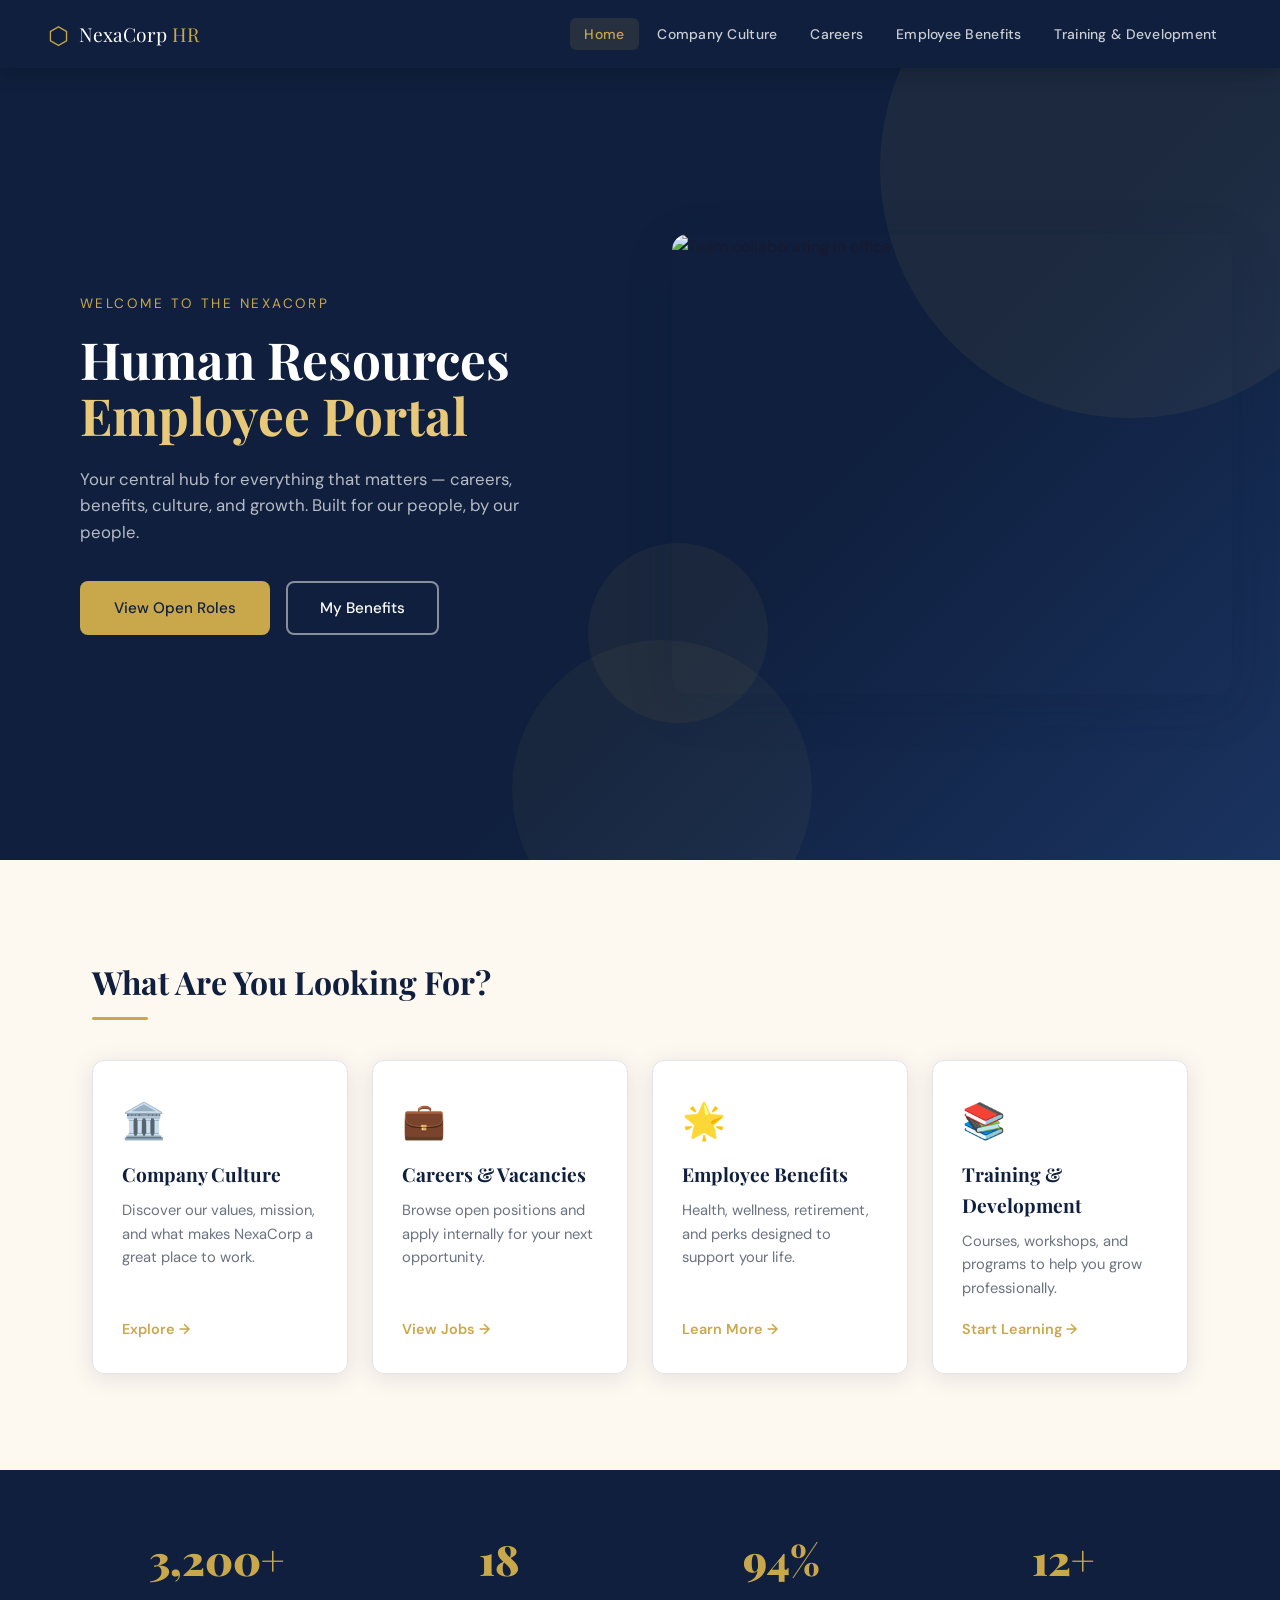
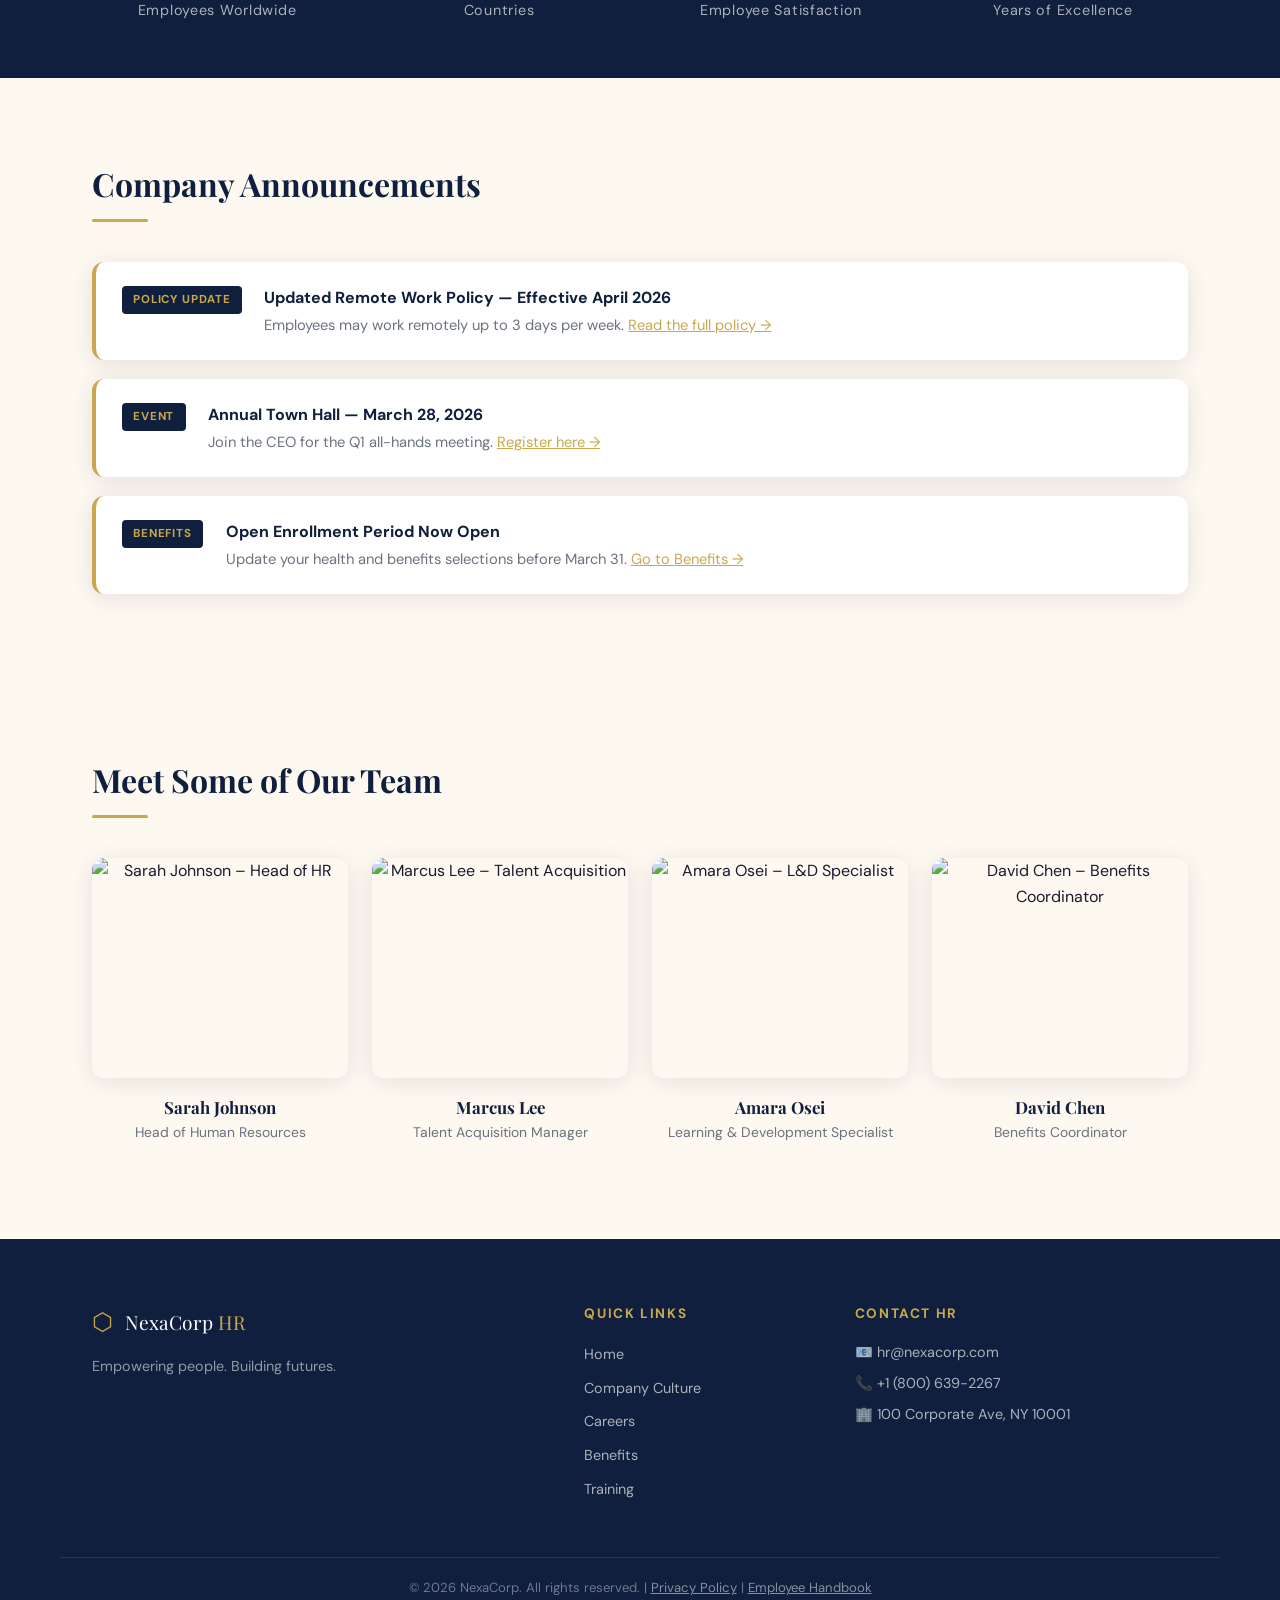
==== index.html @ afd9183f "Add files via upload initial host" ====
<!DOCTYPE html>
<html lang="en">
<head>
  <meta charset="UTF-8" />
  <meta name="viewport" content="width=device-width, initial-scale=1.0"/>
  <title>NexaCorp HR Portal – Home</title>
  <link rel="preconnect" href="https://fonts.googleapis.com">
  <link href="https://fonts.googleapis.com/css2?family=Playfair+Display:wght@700;900&family=DM+Sans:wght@300;400;500&display=swap" rel="stylesheet">
  <link rel="stylesheet" href="style.css">
</head>
<body>

  <!-- NAV -->
  <nav class="navbar">
    <div class="nav-logo">
      <span class="logo-icon">⬡</span>
      <span class="logo-text">NexaCorp <em>HR</em></span>
    </div>
    <ul class="nav-links">
      <li><a href="index.html" class="active">Home</a></li>
      <li><a href="culture.html">Company Culture</a></li>
      <li><a href="careers.html">Careers</a></li>
      <li><a href="benefits.html">Employee Benefits</a></li>
      <li><a href="training.html">Training & Development</a></li>
    </ul>
    <button class="nav-toggle" onclick="toggleMenu()">☰</button>
  </nav>

  <!-- HERO -->
  <header class="hero">
    <div class="hero-bg-shapes">
      <div class="shape shape-1"></div>
      <div class="shape shape-2"></div>
      <div class="shape shape-3"></div>
    </div>
    <div class="hero-content">
      <p class="hero-eyebrow">Welcome to the NexaCorp</p>
      <h1 class="hero-title">Human Resources<br><span class="accent">Employee Portal</span></h1>
      <p class="hero-sub">Your central hub for everything that matters — careers, benefits, culture, and growth. Built for our people, by our people.</p>
      <div class="hero-btns">
        <a href="careers.html" class="btn btn-primary">View Open Roles</a>
        <a href="benefits.html" class="btn btn-outline">My Benefits</a>
      </div>
    </div>
    <div class="hero-image">
      <img src="images/culture.jpg" alt="Team collaborating in office" />
    </div>
  </header>

  <!-- QUICK LINKS -->
  <section class="quick-links container">
    <h2 class="section-title">What Are You Looking For?</h2>
    <div class="cards-grid">
      <a href="culture.html" class="card">
        <div class="card-icon">🏛️</div>
        <h3>Company Culture</h3>
        <p>Discover our values, mission, and what makes NexaCorp a great place to work.</p>
        <span class="card-link">Explore →</span>
      </a>
      <a href="careers.html" class="card">
        <div class="card-icon">💼</div>
        <h3>Careers & Vacancies</h3>
        <p>Browse open positions and apply internally for your next opportunity.</p>
        <span class="card-link">View Jobs →</span>
      </a>
      <a href="benefits.html" class="card">
        <div class="card-icon">🌟</div>
        <h3>Employee Benefits</h3>
        <p>Health, wellness, retirement, and perks designed to support your life.</p>
        <span class="card-link">Learn More →</span>
      </a>
      <a href="training.html" class="card">
        <div class="card-icon">📚</div>
        <h3>Training & Development</h3>
        <p>Courses, workshops, and programs to help you grow professionally.</p>
        <span class="card-link">Start Learning →</span>
      </a>
    </div>
  </section>

  <!-- STATS -->
  <section class="stats-bar">
    <div class="container stats-grid">
      <div class="stat"><span class="stat-num">3,200+</span><span class="stat-label">Employees Worldwide</span></div>
      <div class="stat"><span class="stat-num">18</span><span class="stat-label">Countries</span></div>
      <div class="stat"><span class="stat-num">94%</span><span class="stat-label">Employee Satisfaction</span></div>
      <div class="stat"><span class="stat-num">12+</span><span class="stat-label">Years of Excellence</span></div>
    </div>
  </section>

  <!-- ANNOUNCEMENTS -->
  <section class="announcements container">
    <h2 class="section-title">Company Announcements</h2>
    <ul class="announce-list">
      <li>
        <span class="tag">Policy Update</span>
        <div>
          <strong>Updated Remote Work Policy — Effective April 2026</strong>
          <p>Employees may work remotely up to 3 days per week. <a href="#">Read the full policy →</a></p>
        </div>
      </li>
      <li>
        <span class="tag">Event</span>
        <div>
          <strong>Annual Town Hall — March 28, 2026</strong>
          <p>Join the CEO for the Q1 all-hands meeting. <a href="#">Register here →</a></p>
        </div>
      </li>
      <li>
        <span class="tag">Benefits</span>
        <div>
          <strong>Open Enrollment Period Now Open</strong>
          <p>Update your health and benefits selections before March 31. <a href="benefits.html">Go to Benefits →</a></p>
        </div>
      </li>
    </ul>
  </section>

  <!-- STAFF IMAGES -->
  <section class="team-section container">
    <h2 class="section-title">Meet Some of Our Team</h2>
    <div class="team-grid">
      <div class="team-card">
        <img src="images/hero-team.jpg" alt="Sarah Johnson – Head of HR" />
        <h4>Sarah Johnson</h4>
        <p>Head of Human Resources</p>
      </div>
      <div class="team-card">
        <img src="images/staff-marcus.jpg" alt="Marcus Lee – Talent Acquisition" />
        <h4>Marcus Lee</h4>
        <p>Talent Acquisition Manager</p>
      </div>
      <div class="team-card">
        <img src="images/staff-amara.jpeg" alt="Amara Osei – L&D Specialist" />
        <h4>Amara Osei</h4>
        <p>Learning & Development Specialist</p>
      </div>
      <div class="team-card">
        <img src="images/staff-sarah" alt="David Chen – Benefits Coordinator" />
        <h4>David Chen</h4>
        <p>Benefits Coordinator</p>
      </div>
    </div>
  </section>

  <footer class="footer">
    <div class="container footer-inner">
      <div class="footer-brand">
        <span class="logo-icon">⬡</span>
        <span class="logo-text">NexaCorp <em>HR</em></span>
        <p>Empowering people. Building futures.</p>
      </div>
      <div class="footer-links">
        <h5>Quick Links</h5>
        <ul>
          <li><a href="index.html">Home</a></li>
          <li><a href="culture.html">Company Culture</a></li>
          <li><a href="careers.html">Careers</a></li>
          <li><a href="benefits.html">Benefits</a></li>
          <li><a href="training.html">Training</a></li>
        </ul>
      </div>
      <div class="footer-contact">
        <h5>Contact HR</h5>
        <p>📧 hr@nexacorp.com</p>
        <p>📞 +1 (800) 639-2267</p>
        <p>🏢 100 Corporate Ave, NY 10001</p>
      </div>
    </div>
    <div class="footer-bottom">
      <p>© 2026 NexaCorp. All rights reserved. | <a href="#">Privacy Policy</a> | <a href="#">Employee Handbook</a></p>
    </div>
  </footer>

  <script src="script.js"></script>
</body>
</html>
---- style.css ----
/* =========================================
   NexaCorp HR Portal — Global Stylesheet
   Aesthetic: Refined Corporate / Editorial
   ========================================= */

:root {
  --navy: #0f1f3d;
  --navy-mid: #1a3360;
  --gold: #c9a84c;
  --gold-light: #e8c97a;
  --cream: #fdf8f0;
  --white: #ffffff;
  --grey-light: #f4f5f7;
  --grey-mid: #e0e4eb;
  --grey-text: #6b7280;
  --text: #1a1a2e;
  --font-display: 'Playfair Display', Georgia, serif;
  --font-body: 'DM Sans', sans-serif;
  --radius: 12px;
  --shadow: 0 4px 24px rgba(15,31,61,0.10);
  --shadow-lg: 0 12px 48px rgba(15,31,61,0.16);
  --transition: all 0.3s ease;
}

*, *::before, *::after { box-sizing: border-box; margin: 0; padding: 0; }

html { scroll-behavior: smooth; }

body {
  font-family: var(--font-body);
  color: var(--text);
  background: var(--cream);
  line-height: 1.6;
}

a { text-decoration: none; color: inherit; }
ul { list-style: none; }
img { width: 100%; display: block; object-fit: cover; }

.container { max-width: 1160px; margin: 0 auto; padding: 0 2rem; }

/* ===== NAVBAR ===== */
.navbar {
  position: sticky; top: 0; z-index: 100;
  display: flex; align-items: center; justify-content: space-between;
  background: var(--navy);
  padding: 0 3rem;
  height: 68px;
  box-shadow: 0 2px 20px rgba(0,0,0,0.25);
}

.nav-logo {
  display: flex; align-items: center; gap: 0.6rem;
  font-family: var(--font-display); color: var(--white); font-size: 1.2rem;
}
.logo-icon { color: var(--gold); font-size: 1.5rem; }
.logo-text em { color: var(--gold); font-style: normal; }

.nav-links { display: flex; gap: 0.25rem; }
.nav-links a {
  color: rgba(255,255,255,0.78);
  font-size: 0.87rem; font-weight: 500;
  padding: 0.45rem 0.9rem; border-radius: 6px;
  letter-spacing: 0.02em;
  transition: var(--transition);
}
.nav-links a:hover,
.nav-links a.active {
  color: var(--gold); background: rgba(201,168,76,0.12);
}

.nav-toggle { display: none; background: none; border: none; color: white; font-size: 1.5rem; cursor: pointer; }

/* ===== HERO ===== */
.hero {
  position: relative; overflow: hidden;
  display: grid; grid-template-columns: 1fr 1fr;
  align-items: center; gap: 2rem;
  min-height: 88vh;
  background: linear-gradient(135deg, var(--navy) 60%, var(--navy-mid) 100%);
  padding: 4rem 3rem 4rem 5rem;
}

.hero-bg-shapes { position: absolute; inset: 0; pointer-events: none; }
.shape {
  position: absolute; border-radius: 50%;
  opacity: 0.07;
  background: var(--gold);
}
.shape-1 { width: 500px; height: 500px; top: -150px; right: -100px; }
.shape-2 { width: 300px; height: 300px; bottom: -80px; left: 40%; opacity: 0.05; }
.shape-3 { width: 180px; height: 180px; top: 60%; right: 40%; opacity: 0.06; }

.hero-content { position: relative; z-index: 2; animation: fadeUp 0.8s ease both; }
.hero-eyebrow {
  color: var(--gold); font-size: 0.85rem; letter-spacing: 0.18em;
  text-transform: uppercase; margin-bottom: 1rem;
}
.hero-title {
  font-family: var(--font-display);
  font-size: clamp(2.4rem, 4vw, 3.8rem);
  color: var(--white); line-height: 1.1; margin-bottom: 1.4rem;
}
.hero-title .accent { color: var(--gold-light); }
.hero-sub { color: rgba(255,255,255,0.7); font-size: 1.05rem; max-width: 480px; margin-bottom: 2.2rem; }

.hero-btns { display: flex; gap: 1rem; flex-wrap: wrap; }

.btn {
  display: inline-block; padding: 0.8rem 2rem;
  border-radius: 8px; font-weight: 500; font-size: 0.95rem;
  transition: var(--transition); cursor: pointer; border: 2px solid transparent;
}
.btn-primary { background: var(--gold); color: var(--navy); }
.btn-primary:hover { background: var(--gold-light); transform: translateY(-2px); box-shadow: 0 6px 20px rgba(201,168,76,0.35); }
.btn-outline { border-color: rgba(255,255,255,0.5); color: var(--white); }
.btn-outline:hover { border-color: var(--gold); color: var(--gold); transform: translateY(-2px); }
.btn-navy { background: var(--navy); color: var(--white); }
.btn-navy:hover { background: var(--navy-mid); transform: translateY(-2px); }

.hero-image {
  position: relative; z-index: 2;
  border-radius: 16px; overflow: hidden;
  box-shadow: var(--shadow-lg);
  height: 460px;
  animation: fadeIn 1s ease 0.3s both;
}
.hero-image img { height: 100%; }

/* ===== SECTION TITLES ===== */
.section-title {
  font-family: var(--font-display);
  font-size: clamp(1.8rem, 2.5vw, 2.5rem);
  color: var(--navy); margin-bottom: 2.5rem;
  position: relative; padding-bottom: 0.8rem;
}
.section-title::after {
  content: ''; position: absolute; bottom: 0; left: 0;
  width: 56px; height: 3px; background: var(--gold); border-radius: 2px;
}

/* ===== QUICK LINKS / CARDS ===== */
.quick-links { padding: 6rem 2rem; }

.cards-grid {
  display: grid;
  grid-template-columns: repeat(auto-fit, minmax(240px, 1fr));
  gap: 1.5rem;
}

.card {
  background: var(--white); border-radius: var(--radius);
  padding: 2rem 1.8rem; box-shadow: var(--shadow);
  transition: var(--transition); border: 1px solid var(--grey-mid);
  display: flex; flex-direction: column; gap: 0.6rem;
}
.card:hover { transform: translateY(-6px); box-shadow: var(--shadow-lg); border-color: var(--gold); }
.card-icon { font-size: 2.2rem; }
.card h3 { font-family: var(--font-display); font-size: 1.2rem; color: var(--navy); }
.card p { color: var(--grey-text); font-size: 0.92rem; flex-grow: 1; }
.card-link { color: var(--gold); font-weight: 600; font-size: 0.9rem; margin-top: 0.5rem; }

/* ===== STATS BAR ===== */
.stats-bar {
  background: var(--navy);
  padding: 3.5rem 2rem;
}
.stats-grid {
  display: grid;
  grid-template-columns: repeat(auto-fit, minmax(180px, 1fr));
  gap: 2rem; text-align: center;
}
.stat { display: flex; flex-direction: column; gap: 0.4rem; }
.stat-num {
  font-family: var(--font-display); font-size: 2.6rem;
  color: var(--gold); font-weight: 900;
}
.stat-label { color: rgba(255,255,255,0.65); font-size: 0.9rem; letter-spacing: 0.05em; }

/* ===== ANNOUNCEMENTS ===== */
.announcements { padding: 5rem 2rem; }
.announce-list { display: flex; flex-direction: column; gap: 1.2rem; }
.announce-list li {
  display: flex; gap: 1.4rem; align-items: flex-start;
  background: var(--white); border-radius: var(--radius);
  padding: 1.4rem 1.6rem; box-shadow: var(--shadow);
  border-left: 4px solid var(--gold);
}
.announce-list li strong { display: block; color: var(--navy); margin-bottom: 0.25rem; }
.announce-list li p { color: var(--grey-text); font-size: 0.92rem; }
.announce-list li a { color: var(--gold); text-decoration: underline; }
.tag {
  background: var(--navy); color: var(--gold);
  font-size: 0.72rem; font-weight: 700; letter-spacing: 0.08em;
  text-transform: uppercase; padding: 0.3rem 0.7rem;
  border-radius: 4px; white-space: nowrap; height: fit-content; margin-top: 0.1rem;
}

/* ===== TEAM SECTION ===== */
.team-section { padding: 5rem 2rem 6rem; }
.team-grid {
  display: grid; grid-template-columns: repeat(auto-fit, minmax(200px, 1fr)); gap: 1.5rem;
}
.team-card { text-align: center; }
.team-card img {
  height: 220px; border-radius: 12px;
  margin-bottom: 1rem; box-shadow: var(--shadow);
}
.team-card h4 { font-family: var(--font-display); color: var(--navy); font-size: 1.05rem; }
.team-card p { color: var(--grey-text); font-size: 0.87rem; }

/* ===== PAGE HERO (inner pages) ===== */
.page-hero {
  background: linear-gradient(135deg, var(--navy) 55%, var(--navy-mid));
  color: white; text-align: center;
  padding: 5rem 2rem 4rem;
}
.page-hero h1 {
  font-family: var(--font-display);
  font-size: clamp(2rem, 4vw, 3.2rem);
  margin-bottom: 0.8rem;
}
.page-hero .accent { color: var(--gold-light); }
.page-hero p { color: rgba(255,255,255,0.72); max-width: 600px; margin: 0 auto; }

/* ===== CULTURE PAGE ===== */
.culture-values { padding: 5rem 2rem; }
.values-grid { display: grid; grid-template-columns: repeat(auto-fit, minmax(220px, 1fr)); gap: 1.4rem; }
.value-card {
  background: var(--white); border-radius: var(--radius);
  padding: 2rem 1.6rem; text-align: center;
  box-shadow: var(--shadow); border-top: 4px solid var(--gold);
  transition: var(--transition);
}
.value-card:hover { transform: translateY(-4px); box-shadow: var(--shadow-lg); }
.value-card .icon { font-size: 2.5rem; margin-bottom: 0.8rem; }
.value-card h3 { font-family: var(--font-display); color: var(--navy); margin-bottom: 0.5rem; }
.value-card p { color: var(--grey-text); font-size: 0.9rem; }

.culture-gallery { padding: 0 2rem 5rem; }
.gallery-grid {
  display: grid;
  grid-template-columns: repeat(3, 1fr);
  grid-template-rows: 240px 240px; gap: 1rem;
}
.gallery-grid img { height: 100%; border-radius: 10px; object-fit: cover; }
.gallery-grid .tall { grid-row: span 2; }

.culture-video { padding: 0 2rem 6rem; }
.video-wrapper {
  border-radius: var(--radius); overflow: hidden;
  box-shadow: var(--shadow-lg); max-width: 860px; margin: 0 auto;
  aspect-ratio: 16/9;
}
.video-wrapper iframe { width: 100%; height: 100%; border: none; }

/* ===== CAREERS PAGE ===== */
.careers-section { padding: 5rem 2rem 6rem; }
.filter-bar { display: flex; gap: 1rem; margin-bottom: 2rem; flex-wrap: wrap; }
.filter-btn {
  background: var(--white); border: 2px solid var(--grey-mid);
  border-radius: 30px; padding: 0.45rem 1.2rem;
  font-size: 0.88rem; cursor: pointer; transition: var(--transition);
  font-family: var(--font-body); color: var(--text);
}
.filter-btn.active, .filter-btn:hover { background: var(--navy); color: white; border-color: var(--navy); }

.jobs-list { display: flex; flex-direction: column; gap: 1.2rem; }
.job-card {
  background: var(--white); border-radius: var(--radius);
  padding: 1.6rem 2rem; box-shadow: var(--shadow);
  display: flex; justify-content: space-between; align-items: center;
  border: 1px solid var(--grey-mid); transition: var(--transition); gap: 1rem;
}
.job-card:hover { border-color: var(--gold); box-shadow: var(--shadow-lg); }
.job-info h3 { font-family: var(--font-display); color: var(--navy); font-size: 1.1rem; margin-bottom: 0.35rem; }
.job-meta { display: flex; gap: 1rem; flex-wrap: wrap; }
.job-tag {
  font-size: 0.78rem; background: var(--grey-light);
  color: var(--navy-mid); padding: 0.25rem 0.7rem;
  border-radius: 20px; font-weight: 500;
}
.job-tag.hot { background: #fff3e0; color: #e65100; }

/* ===== BENEFITS PAGE ===== */
.benefits-section { padding: 5rem 2rem 6rem; }
.benefits-grid { display: grid; grid-template-columns: repeat(auto-fit, minmax(280px, 1fr)); gap: 1.5rem; margin-bottom: 4rem; }
.benefit-card {
  background: var(--white); border-radius: var(--radius);
  padding: 2rem; box-shadow: var(--shadow);
  border: 1px solid var(--grey-mid); transition: var(--transition);
}
.benefit-card:hover { transform: translateY(-4px); box-shadow: var(--shadow-lg); }
.benefit-card .icon { font-size: 2.4rem; margin-bottom: 1rem; }
.benefit-card h3 { font-family: var(--font-display); color: var(--navy); margin-bottom: 0.5rem; }
.benefit-card p { color: var(--grey-text); font-size: 0.92rem; margin-bottom: 1rem; }
.benefit-card ul { padding-left: 1.2rem; }
.benefit-card ul li { color: var(--grey-text); font-size: 0.88rem; margin-bottom: 0.4rem; list-style: disc; }

/* ===== TRAINING PAGE ===== */
.training-section { padding: 5rem 2rem 6rem; }
.courses-grid { display: grid; grid-template-columns: repeat(auto-fit, minmax(280px, 1fr)); gap: 1.5rem; margin-bottom: 4rem; }
.course-card {
  background: var(--white); border-radius: var(--radius);
  overflow: hidden; box-shadow: var(--shadow);
  transition: var(--transition); border: 1px solid var(--grey-mid);
}
.course-card:hover { transform: translateY(-5px); box-shadow: var(--shadow-lg); }
.course-thumb {
  height: 160px; overflow: hidden;
}
.course-thumb img { height: 100%; }
.course-body { padding: 1.4rem; }
.course-level {
  font-size: 0.75rem; text-transform: uppercase; letter-spacing: 0.1em;
  color: var(--gold); font-weight: 700; margin-bottom: 0.5rem;
}
.course-body h3 { font-family: var(--font-display); color: var(--navy); font-size: 1.05rem; margin-bottom: 0.5rem; }
.course-body p { color: var(--grey-text); font-size: 0.88rem; margin-bottom: 1rem; }
.course-meta { display: flex; justify-content: space-between; align-items: center; font-size: 0.82rem; color: var(--grey-text); }

/* ===== POLICIES ===== */
.policy-links { margin-top: 3rem; }
.policy-links h3 { font-family: var(--font-display); color: var(--navy); font-size: 1.4rem; margin-bottom: 1.2rem; }
.policy-list { display: grid; grid-template-columns: repeat(auto-fit, minmax(220px, 1fr)); gap: 0.8rem; }
.policy-list a {
  background: var(--white); border: 1px solid var(--grey-mid);
  border-radius: 8px; padding: 0.9rem 1.2rem;
  display: flex; align-items: center; gap: 0.6rem;
  color: var(--navy); font-size: 0.92rem; font-weight: 500;
  transition: var(--transition);
}
.policy-list a:hover { border-color: var(--gold); color: var(--gold); background: #fffbf0; }

/* ===== FOOTER ===== */
.footer { background: var(--navy); color: white; padding: 4rem 3rem 0; }
.footer-inner {
  display: grid; grid-template-columns: 2fr 1fr 1.5fr;
  gap: 3rem; padding-bottom: 3rem;
  border-bottom: 1px solid rgba(255,255,255,0.1);
}
.footer-brand .logo-text { font-family: var(--font-display); font-size: 1.2rem; margin-left: 0.5rem; }
.footer-brand p { color: rgba(255,255,255,0.55); font-size: 0.9rem; margin-top: 0.8rem; }
.footer-links h5, .footer-contact h5 { color: var(--gold); font-size: 0.85rem; letter-spacing: 0.12em; text-transform: uppercase; margin-bottom: 1rem; }
.footer-links ul li { margin-bottom: 0.5rem; }
.footer-links ul li a { color: rgba(255,255,255,0.65); font-size: 0.9rem; transition: var(--transition); }
.footer-links ul li a:hover { color: var(--gold); }
.footer-contact p { color: rgba(255,255,255,0.65); font-size: 0.9rem; margin-bottom: 0.5rem; }
.footer-bottom {
  padding: 1.2rem 0; text-align: center;
  color: rgba(255,255,255,0.4); font-size: 0.82rem;
}
.footer-bottom a { color: rgba(255,255,255,0.5); text-decoration: underline; }

/* ===== ANIMATIONS ===== */
@keyframes fadeUp {
  from { opacity: 0; transform: translateY(30px); }
  to { opacity: 1; transform: translateY(0); }
}
@keyframes fadeIn {
  from { opacity: 0; }
  to { opacity: 1; }
}

/* ===== RESPONSIVE ===== */
@media (max-width: 900px) {
  .hero { grid-template-columns: 1fr; padding: 4rem 2rem; text-align: center; min-height: auto; }
  .hero-image { height: 300px; }
  .hero-sub { margin: 0 auto 2rem; }
  .hero-btns { justify-content: center; }
  .footer-inner { grid-template-columns: 1fr 1fr; }
  .gallery-grid { grid-template-columns: 1fr 1fr; grid-template-rows: auto; }
  .gallery-grid .tall { grid-row: span 1; }
  .navbar { padding: 0 1.5rem; }
  .nav-links { display: none; flex-direction: column; position: absolute; top: 68px; left: 0; right: 0;
    background: var(--navy); padding: 1rem 2rem 2rem; gap: 0.5rem; }
  .nav-links.open { display: flex; }
  .nav-toggle { display: block; }
  .job-card { flex-direction: column; align-items: flex-start; }
}

@media (max-width: 600px) {
  .footer-inner { grid-template-columns: 1fr; }
  .gallery-grid { grid-template-columns: 1fr; }
  .hero-title { font-size: 2rem; }
}
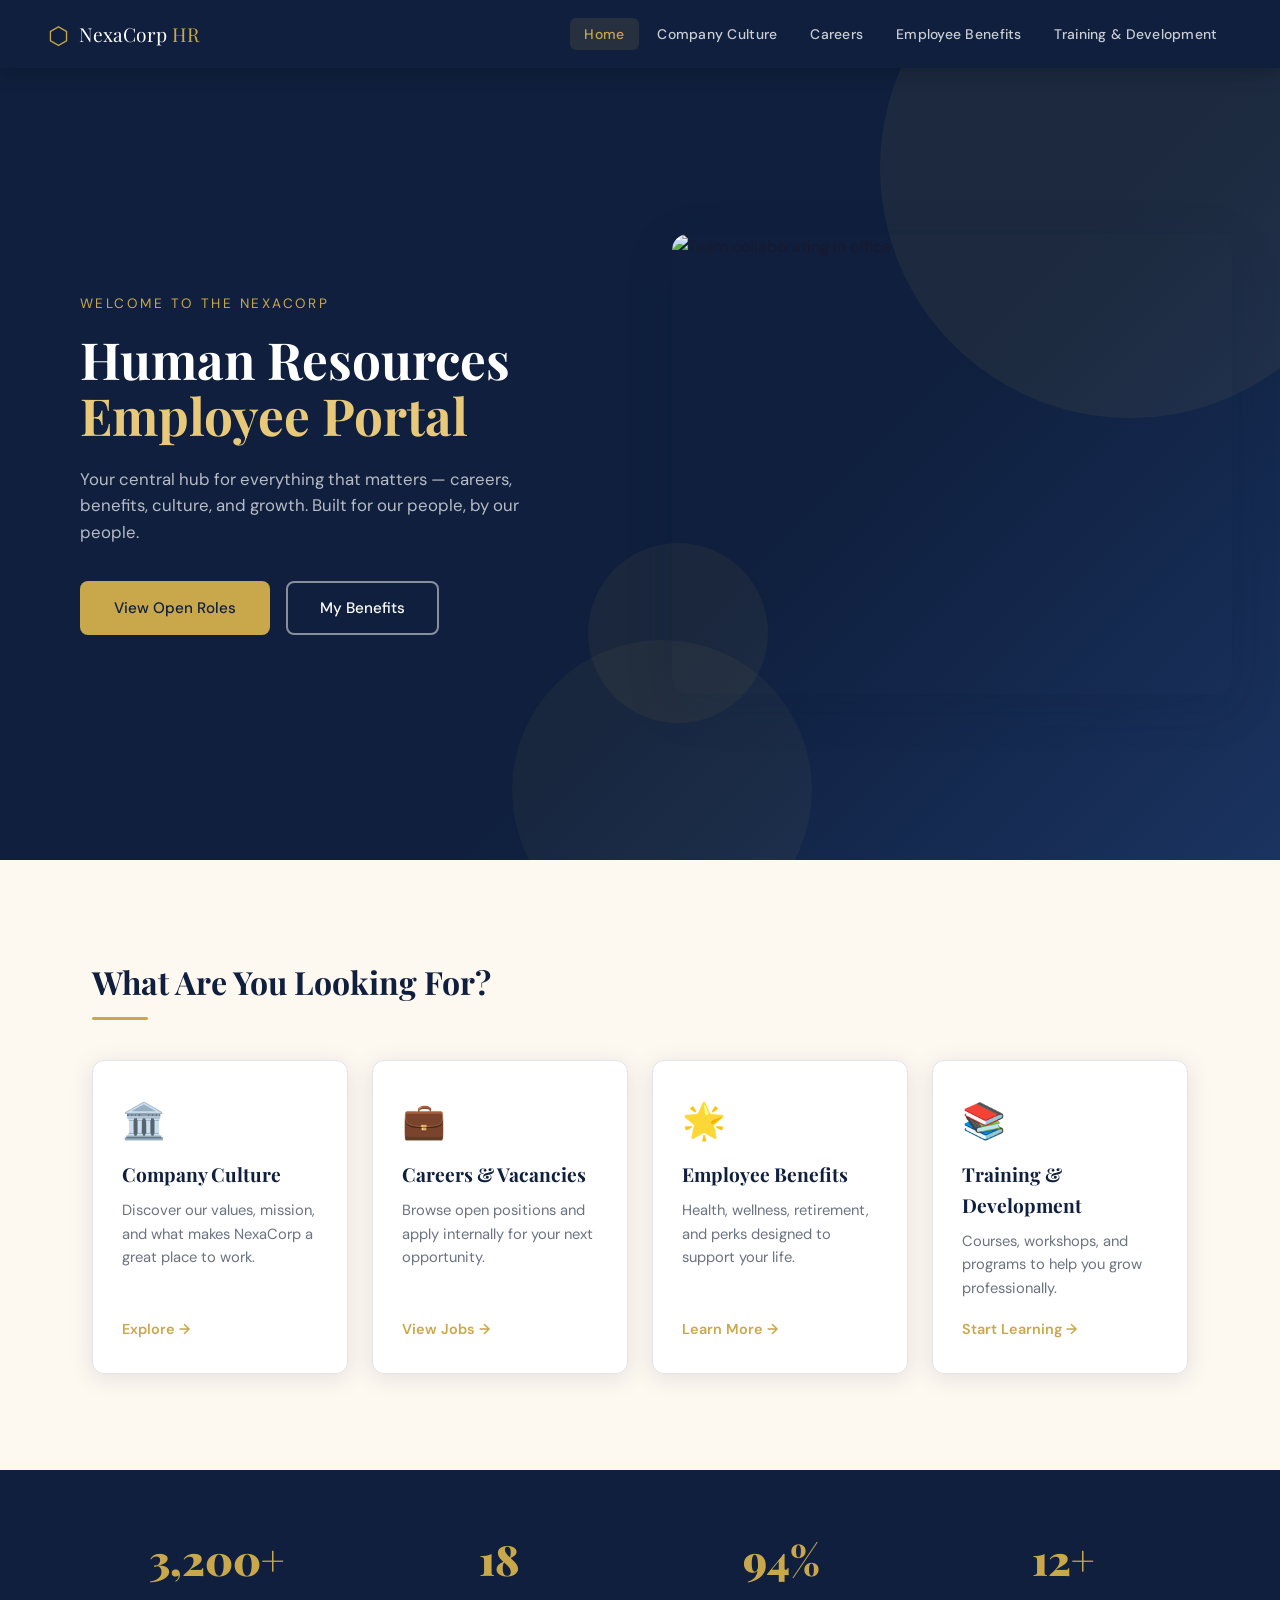
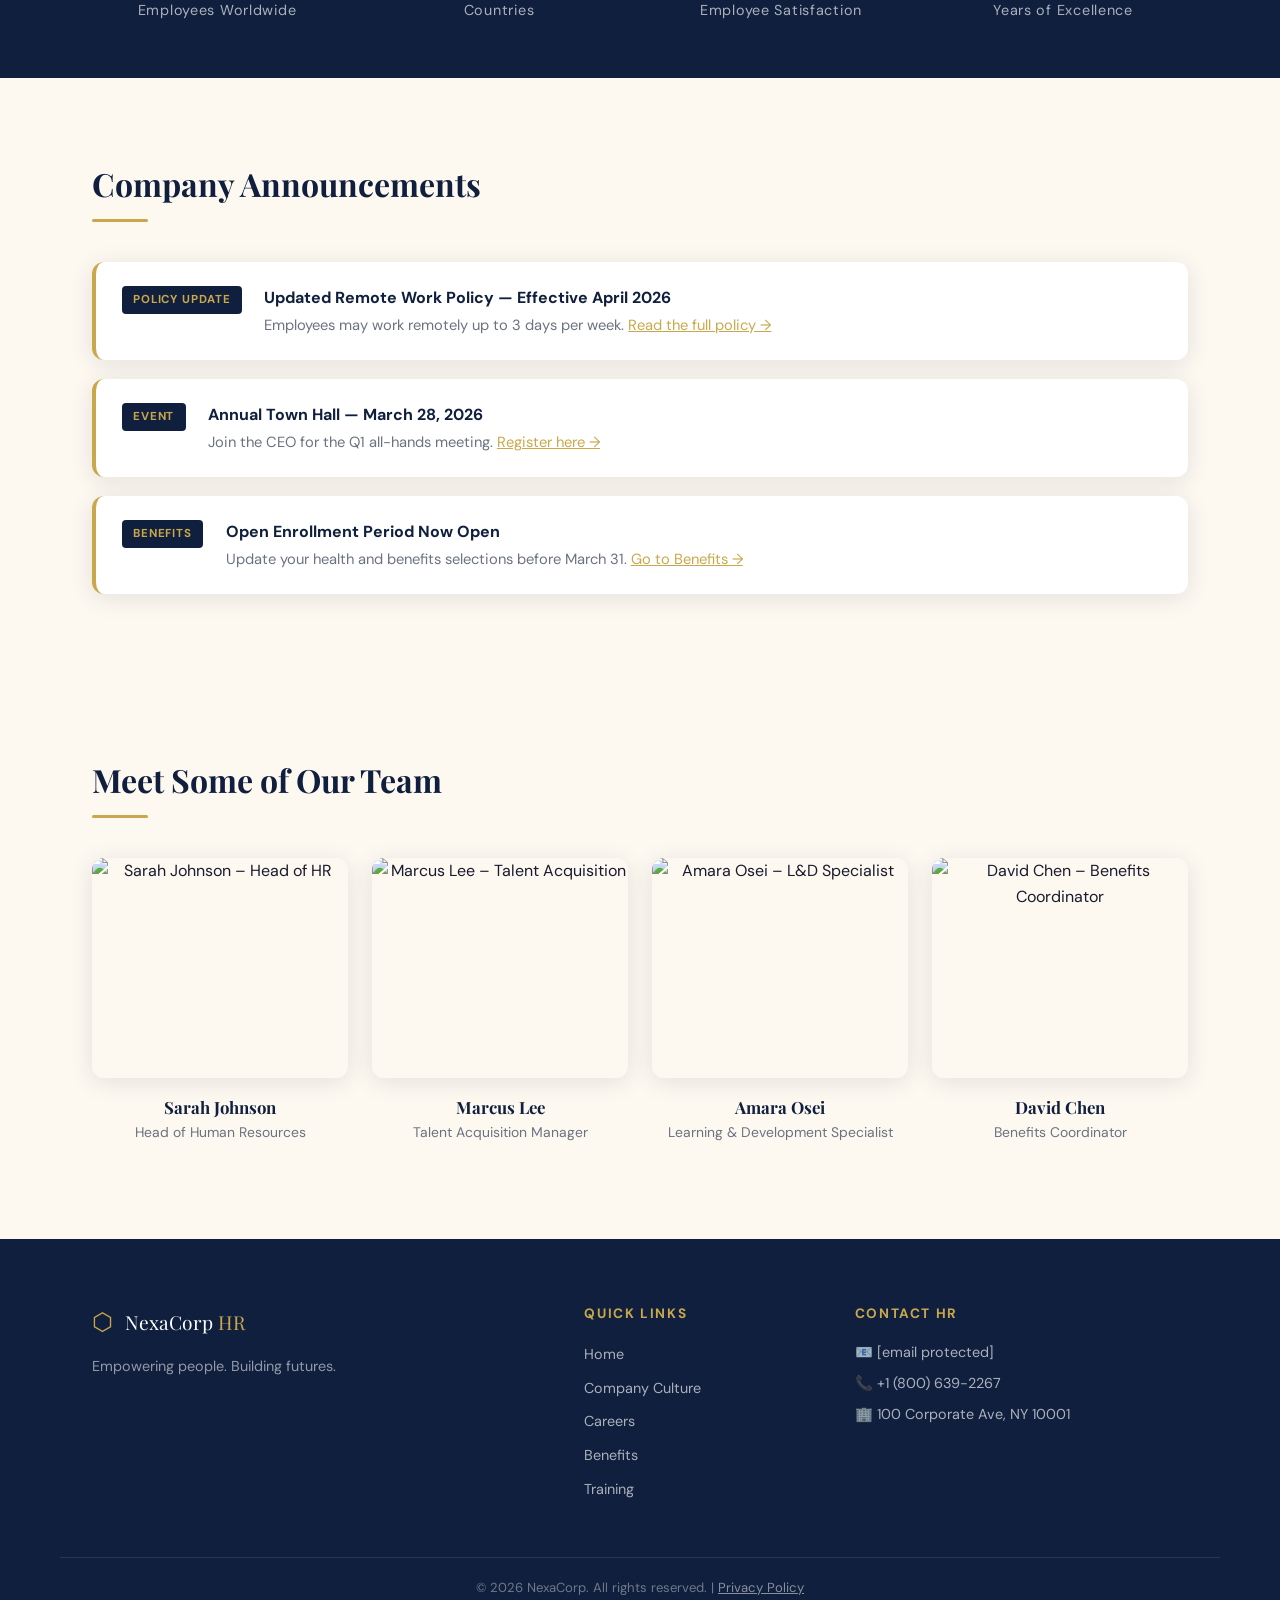
==== commit 46f0e2e8: "Update index.html updated" ====
--- a/index.html
+++ b/index.html
@@ -43,7 +43,7 @@
       </div>
     </div>
     <div class="hero-image">
-      <img src="images/culture.jpg" alt="Team collaborating in office" />
+      <img src="https://images.unsplash.com/photo-1522071820081-009f0129c71c?w=800&q=80" alt="Team collaborating in office" />
     </div>
   </header>
 
@@ -121,22 +121,22 @@
     <h2 class="section-title">Meet Some of Our Team</h2>
     <div class="team-grid">
       <div class="team-card">
-        <img src="images/hero-team.jpg" alt="Sarah Johnson – Head of HR" />
+        <img src="https://images.unsplash.com/photo-1573496359142-b8d87734a5a2?w=400&q=80" alt="Sarah Johnson – Head of HR" />
         <h4>Sarah Johnson</h4>
         <p>Head of Human Resources</p>
       </div>
       <div class="team-card">
-        <img src="images/staff-marcus.jpg" alt="Marcus Lee – Talent Acquisition" />
+        <img src="https://images.unsplash.com/photo-1507003211169-0a1dd7228f2d?w=400&q=80" alt="Marcus Lee – Talent Acquisition" />
         <h4>Marcus Lee</h4>
         <p>Talent Acquisition Manager</p>
       </div>
       <div class="team-card">
-        <img src="images/staff-amara.jpeg" alt="Amara Osei – L&D Specialist" />
+        <img src="https://images.unsplash.com/photo-1531746020798-e6953c6e8e04?w=400&q=80" alt="Amara Osei – L&D Specialist" />
         <h4>Amara Osei</h4>
         <p>Learning & Development Specialist</p>
       </div>
       <div class="team-card">
-        <img src="images/staff-sarah" alt="David Chen – Benefits Coordinator" />
+        <img src="https://images.unsplash.com/photo-1500648767791-00dcc994a43e?w=400&q=80" alt="David Chen – Benefits Coordinator" />
         <h4>David Chen</h4>
         <p>Benefits Coordinator</p>
       </div>
@@ -162,16 +162,10 @@
       </div>
       <div class="footer-contact">
         <h5>Contact HR</h5>
-        <p>📧 hr@nexacorp.com</p>
+        <p>📧 <a href="/cdn-cgi/l/email-protection" class="__cf_email__" data-cfemail="4d253f0d2328352c2e223f3d632e2220">[email&#160;protected]</a></p>
         <p>📞 +1 (800) 639-2267</p>
         <p>🏢 100 Corporate Ave, NY 10001</p>
       </div>
     </div>
     <div class="footer-bottom">
-      <p>© 2026 NexaCorp. All rights reserved. | <a href="#">Privacy Policy</a> | <a href="#">Employee Handbook</a></p>
-    </div>
-  </footer>
-
-  <script src="script.js"></script>
-</body>
-</html>
+      <p>© 2026 NexaCorp. All rights reserved. | <a href="#">Privacy Policy</a
